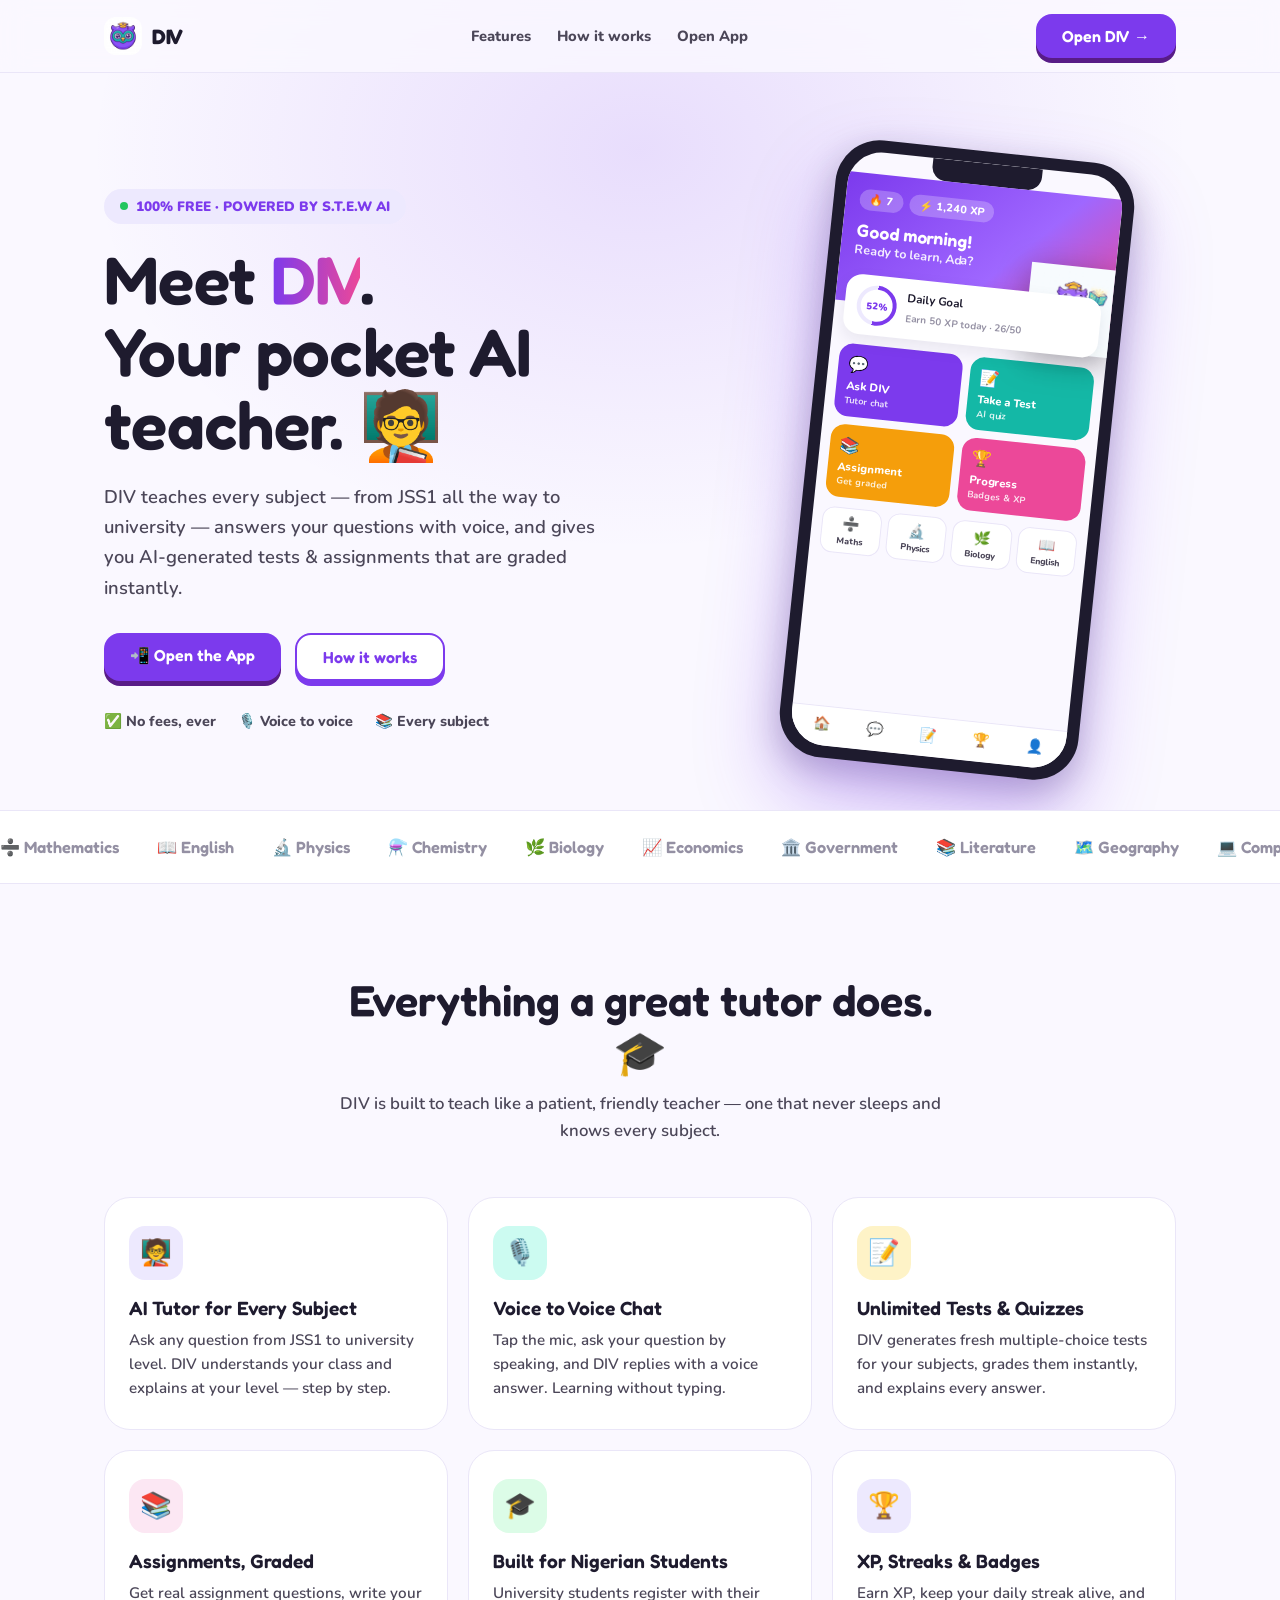
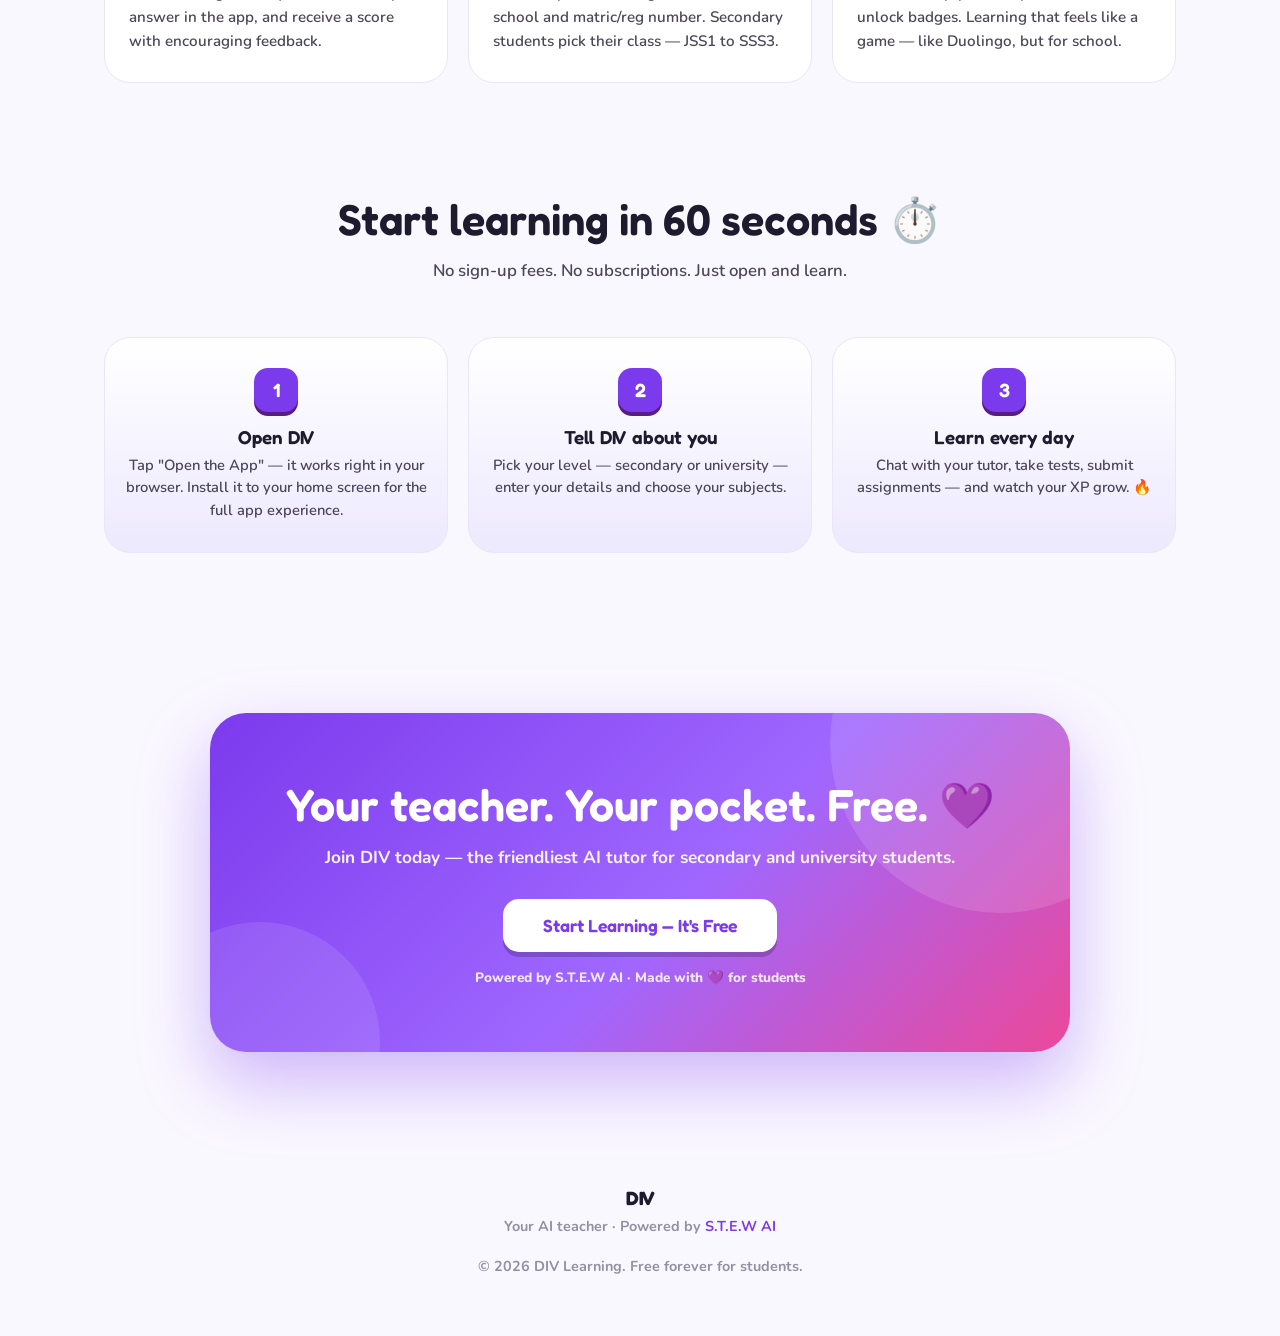
==== index.html @ bdaf1be8 "DIV v1.0 — AI Learning App (PWA) + landing website - AI tutor chat with voice input & voice replies " ====
<!DOCTYPE html>
<html lang="en">
<head>
<meta charset="UTF-8">
<meta name="viewport" content="width=device-width, initial-scale=1.0">
<title>DIV — Your AI Teacher | Learn Everything, Free</title>
<meta name="description" content="DIV is a friendly AI tutor that teaches all subjects from secondary school to university, gives tests & assignments, and talks with you using voice. 100% free.">
<link rel="icon" href="app/icons/icon-192.png">
<link rel="preconnect" href="https://fonts.googleapis.com">
<link href="https://fonts.googleapis.com/css2?family=Fredoka:wght@400;500;600;700&family=Nunito:wght@400;600;700;800;900&display=swap" rel="stylesheet">
<style>
:root {
  --purple:#7C3AED; --purple-dark:#581C87; --purple-light:#EDE9FE;
  --teal:#14B8A6; --yellow:#F59E0B; --pink:#EC4899; --green:#22C55E;
  --ink:#1E1B2E; --soft:#4B4658; --faint:#9490A3; --bg:#FAF8FF;
}
* { margin:0; padding:0; box-sizing:border-box; }
html { scroll-behavior:smooth; }
body { font-family:'Nunito',sans-serif; color:var(--ink); background:var(--bg); overflow-x:hidden; }
h1,h2,h3,.fh { font-family:'Fredoka',sans-serif; }
a { text-decoration:none; color:inherit; }
.wrap { max-width:1120px; margin:0 auto; padding:0 24px; }

/* NAV */
nav { position:fixed; top:0; left:0; right:0; z-index:50; backdrop-filter:blur(14px); background:rgba(250,248,255,.82); border-bottom:1px solid #EAE6F8; }
.nav-in { max-width:1120px; margin:0 auto; display:flex; align-items:center; justify-content:space-between; padding:14px 24px; }
.logo { display:flex; align-items:center; gap:10px; font-family:'Fredoka',sans-serif; font-weight:700; font-size:1.3rem; }
.logo img { width:38px; height:38px; border-radius:12px; }
.nav-links { display:flex; gap:26px; font-weight:800; font-size:.92rem; color:var(--soft); }
.nav-links a:hover { color:var(--purple); }
.btn { display:inline-block; font-family:'Fredoka',sans-serif; font-weight:600; border-radius:16px; padding:12px 26px; font-size:1rem; transition:transform .1s; cursor:pointer; border:none; }
.btn:active { transform:translateY(2px); }
.btn-cta { background:var(--purple); color:#fff; box-shadow:0 5px 0 var(--purple-dark); }
.btn-ghost { background:#fff; color:var(--purple); border:2px solid var(--purple); box-shadow:0 5px 0 var(--purple); }

/* HERO */
.hero { position:relative; padding:150px 0 40px; overflow:hidden; }
.hero::before { content:''; position:absolute; top:-250px; left:50%; transform:translateX(-50%); width:1100px; height:800px; background:radial-gradient(closest-side, rgba(124,58,237,.14), transparent); border-radius:50%; }
.hero-grid { display:grid; grid-template-columns:1.15fr .85fr; gap:40px; align-items:center; position:relative; }
.badge-pill { display:inline-flex; align-items:center; gap:8px; background:var(--purple-light); color:var(--purple); font-weight:900; font-size:.85rem; padding:8px 16px; border-radius:999px; margin-bottom:20px; }
.badge-pill .dot { width:8px; height:8px; border-radius:50%; background:var(--green); animation:blink 1.6s infinite; }
@keyframes blink { 0%,100%{opacity:1;} 50%{opacity:.3;} }
.hero h1 { font-size:clamp(2.5rem, 5.4vw, 4.2rem); font-weight:600; line-height:1.08; letter-spacing:-.01em; margin-bottom:20px; }
.hero h1 em { font-style:normal; background:linear-gradient(90deg,var(--purple),var(--pink)); -webkit-background-clip:text; background-clip:text; -webkit-text-fill-color:transparent; }
.hero p.lead { font-size:1.15rem; color:var(--soft); line-height:1.65; max-width:520px; margin-bottom:30px; font-weight:600; }
.hero-btns { display:flex; gap:14px; flex-wrap:wrap; }
.hero-meta { display:flex; gap:22px; margin-top:30px; flex-wrap:wrap; }
.meta-item { display:flex; gap:9px; align-items:center; font-weight:800; font-size:.9rem; color:var(--soft); }

/* PHONE MOCKUP */
.phone-zone { display:flex; justify-content:center; }
.phone {
  width:300px; height:620px; border-radius:44px; background:#1E1B2E; padding:12px;
  box-shadow:0 40px 80px rgba(124,58,237,.35), 0 12px 32px rgba(30,27,46,.25);
  transform:rotate(6deg); transition:transform .5s;
}
.phone:hover { transform:rotate(0deg) scale(1.02); }
.screen-in { width:100%; height:100%; border-radius:34px; background:var(--bg); overflow:hidden; position:relative; display:flex; flex-direction:column; }
.m-notch { width:110px; height:22px; background:#1E1B2E; border-radius:0 0 14px 14px; margin:0 auto; flex-shrink:0; }
.m-hero { background:linear-gradient(135deg,var(--purple),#9F67FF 60%,var(--pink)); padding:16px 14px 44px; color:#fff; position:relative; }
.m-row { display:flex; gap:6px; margin-bottom:10px; }
.m-chip { background:rgba(255,255,255,.24); border-radius:999px; padding:3px 10px; font-size:.68rem; font-weight:800; }
.m-hero h3 { font-size:1.1rem; font-weight:600; }
.m-hero img.m-mascot { position:absolute; right:-4px; bottom:-30px; width:88px; height:88px; object-fit:contain; filter:drop-shadow(0 8px 16px rgba(0,0,0,.3)); }
.m-goal { background:#fff; margin:-28px 10px 10px; border-radius:16px; padding:10px 12px; display:flex; gap:10px; align-items:center; position:relative; z-index:2; box-shadow:0 6px 16px rgba(30,27,46,.08); }
.m-ring { width:40px; height:40px; border-radius:50%; background:conic-gradient(var(--purple) 190deg, var(--purple-light) 0); display:flex; align-items:center; justify-content:center; font-size:.6rem; font-weight:900; color:var(--purple); position:relative; flex-shrink:0; }
.m-ring::before { content:''; position:absolute; inset:4px; background:#fff; border-radius:50%; }
.m-ring span { position:relative; }
.m-goal b { font-size:.72rem; display:block; }
.m-goal small { font-size:.62rem; color:var(--faint); font-weight:700; }
.m-grid { display:grid; grid-template-columns:1fr 1fr; gap:8px; padding:0 10px; }
.m-card { border-radius:14px; padding:10px; color:#fff; font-size:.7rem; font-weight:800; display:flex; flex-direction:column; gap:1px; }
.m-card i { font-style:normal; font-size:1rem; margin-bottom:2px; }
.m-card small { font-weight:700; opacity:.85; font-size:.58rem; }
.mp { background:var(--purple); } .mt { background:var(--teal); } .my { background:var(--yellow); } .mpk { background:var(--pink); }
.m-subs { display:flex; gap:6px; padding:10px 10px 16px; }
.m-sub { flex:1; background:#fff; border:1.5px solid #EAE6F8; border-radius:12px; padding:6px 2px; text-align:center; font-size:.55rem; font-weight:800; color:var(--soft); }
.m-sub i { font-style:normal; display:block; font-size:.85rem; margin-bottom:1px; }
.m-nav { margin-top:auto; background:#fff; border-top:1px solid #EAE6F8; display:flex; justify-content:space-around; padding:8px 4px 12px; }
.m-nav span { font-size:.85rem; }

/* SOCIAL PROOF */
.marquee { overflow:hidden; padding:26px 0; border-top:1.5px solid #EAE6F8; border-bottom:1.5px solid #EAE6F8; background:#fff; }
.marquee-track { display:flex; gap:38px; width:max-content; animation:scroll 24s linear infinite; }
@keyframes scroll { to { transform:translateX(-50%); } }
.marquee-track span { font-family:'Fredoka',sans-serif; font-weight:600; color:var(--faint); font-size:1.02rem; white-space:nowrap; }

/* FEATURES */
.features { padding:90px 0 40px; }
.sec-head { text-align:center; max-width:640px; margin:0 auto 52px; }
.sec-head h2 { font-size:clamp(1.9rem, 3.6vw, 2.7rem); font-weight:600; margin-bottom:12px; }
.sec-head p { color:var(--soft); font-size:1.05rem; line-height:1.6; font-weight:600; }
.feat-grid { display:grid; grid-template-columns:repeat(3,1fr); gap:20px; }
.feat { background:#fff; border:1.5px solid #EAE6F8; border-radius:26px; padding:28px 24px; transition:transform .2s, box-shadow .2s; }
.feat:hover { transform:translateY(-6px); box-shadow:0 20px 40px rgba(124,58,237,.12); }
.feat .fi { width:54px; height:54px; border-radius:16px; display:flex; align-items:center; justify-content:center; font-size:1.6rem; margin-bottom:16px; }
.feat h3 { font-weight:600; font-size:1.2rem; margin-bottom:8px; }
.feat p { color:var(--soft); font-size:.95rem; line-height:1.6; font-weight:600; }
.f1 .fi { background:var(--purple-light); } .f2 .fi { background:#CCFBF1; } .f3 .fi { background:#FEF3C7; }
.f4 .fi { background:#FCE7F3; } .f5 .fi { background:#DCFCE7; } .f6 .fi { background:var(--purple-light); }

/* HOW */
.how { padding:70px 0; }
.steps { display:grid; grid-template-columns:repeat(3,1fr); gap:20px; }
.step { text-align:center; padding:30px 20px; border-radius:26px; background:linear-gradient(180deg,#fff, var(--purple-light)); border:1.5px solid #EAE6F8; }
.step .num { width:44px; height:44px; margin:0 auto 14px; border-radius:14px; background:var(--purple); color:#fff; font-family:'Fredoka',sans-serif; font-weight:600; font-size:1.2rem; display:flex; align-items:center; justify-content:center; box-shadow:0 4px 0 var(--purple-dark); }
.step h3 { font-weight:600; margin-bottom:6px; }
.step p { color:var(--soft); font-size:.92rem; font-weight:600; line-height:1.55; }

/* CTA */
.cta { padding:90px 24px; }
.cta-box { max-width:860px; margin:0 auto; background:linear-gradient(135deg,var(--purple),#9F67FF 55%,var(--pink)); border-radius:36px; padding:64px 40px; text-align:center; color:#fff; position:relative; overflow:hidden; box-shadow:0 30px 70px rgba(124,58,237,.35); }
.cta-box::before { content:''; position:absolute; width:340px; height:340px; background:rgba(255,255,255,.12); border-radius:50%; top:-140px; right:-100px; }
.cta-box::after { content:''; position:absolute; width:240px; height:240px; background:rgba(255,255,255,.10); border-radius:50%; bottom:-110px; left:-70px; }
.cta-box h2 { font-size:clamp(1.9rem,4vw,2.8rem); font-weight:600; margin-bottom:14px; position:relative; z-index:1; }
.cta-box p { font-size:1.08rem; opacity:.92; margin-bottom:30px; font-weight:700; position:relative; z-index:1; }
.cta-box .btn-cta { background:#fff; color:var(--purple); box-shadow:0 5px 0 rgba(0,0,0,.2); font-size:1.1rem; padding:16px 40px; position:relative; z-index:1; }
.free-note { display:inline-block; margin-top:16px; font-size:.85rem; font-weight:800; opacity:.85; position:relative; z-index:1; }

footer { padding:44px 0 60px; text-align:center; color:var(--faint); font-weight:700; font-size:.9rem; }
footer a { color:var(--purple); }
footer .f-logo { font-family:'Fredoka',sans-serif; font-weight:700; font-size:1.2rem; color:var(--ink); display:block; margin-bottom:6px; }

@media (max-width:880px) {
  .hero-grid { grid-template-columns:1fr; text-align:center; }
  .hero p.lead { margin:0 auto 30px; }
  .hero-meta { justify-content:center; }
  .phone { transform:none; margin:20px auto 0; }
  .feat-grid, .steps { grid-template-columns:1fr; }
  .nav-links { display:none; }
}
</style>
</head>
<body>

<nav>
  <div class="nav-in">
    <a class="logo" href="#"><img src="app/icons/icon-192.png" alt="DIV"> DIV</a>
    <div class="nav-links">
      <a href="#features">Features</a>
      <a href="#how">How it works</a>
      <a href="app/">Open App</a>
    </div>
    <a href="app/" class="btn btn-cta">Open DIV →</a>
  </div>
</nav>

<header class="hero">
  <div class="wrap hero-grid">
    <div>
      <div class="badge-pill"><span class="dot"></span> 100% FREE · POWERED BY S.T.E.W AI</div>
      <h1>Meet <em>DIV</em>.<br>Your pocket AI teacher. 🧑‍🏫</h1>
      <p class="lead">DIV teaches every subject — from JSS1 all the way to university — answers your questions with voice, and gives you AI-generated tests &amp; assignments that are graded instantly.</p>
      <div class="hero-btns">
        <a href="app/" class="btn btn-cta">📲 Open the App</a>
        <a href="#how" class="btn btn-ghost">How it works</a>
      </div>
      <div class="hero-meta">
        <div class="meta-item">✅ No fees, ever</div>
        <div class="meta-item">🎙️ Voice to voice</div>
        <div class="meta-item">📚 Every subject</div>
      </div>
    </div>
    <div class="phone-zone">
      <div class="phone">
        <div class="screen-in">
          <div class="m-notch"></div>
          <div class="m-hero">
            <div class="m-row"><span class="m-chip">🔥 7</span><span class="m-chip">⚡ 1,240 XP</span></div>
            <h3 class="fh">Good morning!</h3>
            <div style="font-size:.78rem;opacity:.9;font-weight:700">Ready to learn, Ada?</div>
            <img class="m-mascot" src="app/img/mascot.png" alt="DIV mascot">
          </div>
          <div class="m-goal">
            <div class="m-ring"><span>52%</span></div>
            <div><b>Daily Goal</b><small>Earn 50 XP today · 26/50</small></div>
          </div>
          <div class="m-grid">
            <div class="m-card mp"><i>💬</i>Ask DIV<small>Tutor chat</small></div>
            <div class="m-card mt"><i>📝</i>Take a Test<small>AI quiz</small></div>
            <div class="m-card my"><i>📚</i>Assignment<small>Get graded</small></div>
            <div class="m-card mpk"><i>🏆</i>Progress<small>Badges &amp; XP</small></div>
          </div>
          <div class="m-subs">
            <div class="m-sub"><i>➗</i>Maths</div>
            <div class="m-sub"><i>🔬</i>Physics</div>
            <div class="m-sub"><i>🌿</i>Biology</div>
            <div class="m-sub"><i>📖</i>English</div>
          </div>
          <div class="m-nav"><span>🏠</span><span>💬</span><span>📝</span><span>🏆</span><span>👤</span></div>
        </div>
      </div>
    </div>
  </div>
</header>

<div class="marquee">
  <div class="marquee-track">
    <span>➗ Mathematics</span><span>📖 English</span><span>🔬 Physics</span><span>⚗️ Chemistry</span><span>🌿 Biology</span><span>📈 Economics</span><span>🏛️ Government</span><span>📚 Literature</span><span>🗺️ Geography</span><span>💻 Computer Science</span><span>🧾 Accounting</span><span>📐 Further Maths</span>
    <span>➗ Mathematics</span><span>📖 English</span><span>🔬 Physics</span><span>⚗️ Chemistry</span><span>🌿 Biology</span><span>📈 Economics</span><span>🏛️ Government</span><span>📚 Literature</span><span>🗺️ Geography</span><span>💻 Computer Science</span><span>🧾 Accounting</span><span>📐 Further Maths</span>
  </div>
</div>

<section class="features" id="features">
  <div class="wrap">
    <div class="sec-head">
      <h2>Everything a great tutor does. 🎓</h2>
      <p>DIV is built to teach like a patient, friendly teacher — one that never sleeps and knows every subject.</p>
    </div>
    <div class="feat-grid">
      <div class="feat f1">
        <div class="fi">🧑‍🏫</div>
        <h3>AI Tutor for Every Subject</h3>
        <p>Ask any question from JSS1 to university level. DIV understands your class and explains at your level — step by step.</p>
      </div>
      <div class="feat f2">
        <div class="fi">🎙️</div>
        <h3>Voice to Voice Chat</h3>
        <p>Tap the mic, ask your question by speaking, and DIV replies with a voice answer. Learning without typing.</p>
      </div>
      <div class="feat f3">
        <div class="fi">📝</div>
        <h3>Unlimited Tests &amp; Quizzes</h3>
        <p>DIV generates fresh multiple-choice tests for your subjects, grades them instantly, and explains every answer.</p>
      </div>
      <div class="feat f4">
        <div class="fi">📚</div>
        <h3>Assignments, Graded</h3>
        <p>Get real assignment questions, write your answer in the app, and receive a score with encouraging feedback.</p>
      </div>
      <div class="feat f5">
        <div class="fi">🎓</div>
        <h3>Built for Nigerian Students</h3>
        <p>University students register with their school and matric/reg number. Secondary students pick their class — JSS1 to SSS3.</p>
      </div>
      <div class="feat f6">
        <div class="fi">🏆</div>
        <h3>XP, Streaks &amp; Badges</h3>
        <p>Earn XP, keep your daily streak alive, and unlock badges. Learning that feels like a game — like Duolingo, but for school.</p>
      </div>
    </div>
  </div>
</section>

<section class="how" id="how">
  <div class="wrap">
    <div class="sec-head">
      <h2>Start learning in 60 seconds ⏱️</h2>
      <p>No sign-up fees. No subscriptions. Just open and learn.</p>
    </div>
    <div class="steps">
      <div class="step"><div class="num">1</div><h3>Open DIV</h3><p>Tap "Open the App" — it works right in your browser. Install it to your home screen for the full app experience.</p></div>
      <div class="step"><div class="num">2</div><h3>Tell DIV about you</h3><p>Pick your level — secondary or university — enter your details and choose your subjects.</p></div>
      <div class="step"><div class="num">3</div><h3>Learn every day</h3><p>Chat with your tutor, take tests, submit assignments — and watch your XP grow. 🔥</p></div>
    </div>
  </div>
</section>

<section class="cta">
  <div class="cta-box">
    <h2>Your teacher. Your pocket. Free. 💜</h2>
    <p>Join DIV today — the friendliest AI tutor for secondary and university students.</p>
    <a href="app/" class="btn btn-cta">Start Learning — It's Free</a>
    <br><span class="free-note">Powered by S.T.E.W AI · Made with 💜 for students</span>
  </div>
</section>

<footer>
  <span class="f-logo">DIV</span>
  Your AI teacher · Powered by <a href="https://stew-agent.onrender.com/">S.T.E.W AI</a><br><br>
  © 2026 DIV Learning. Free forever for students.
</footer>

</body>
</html>
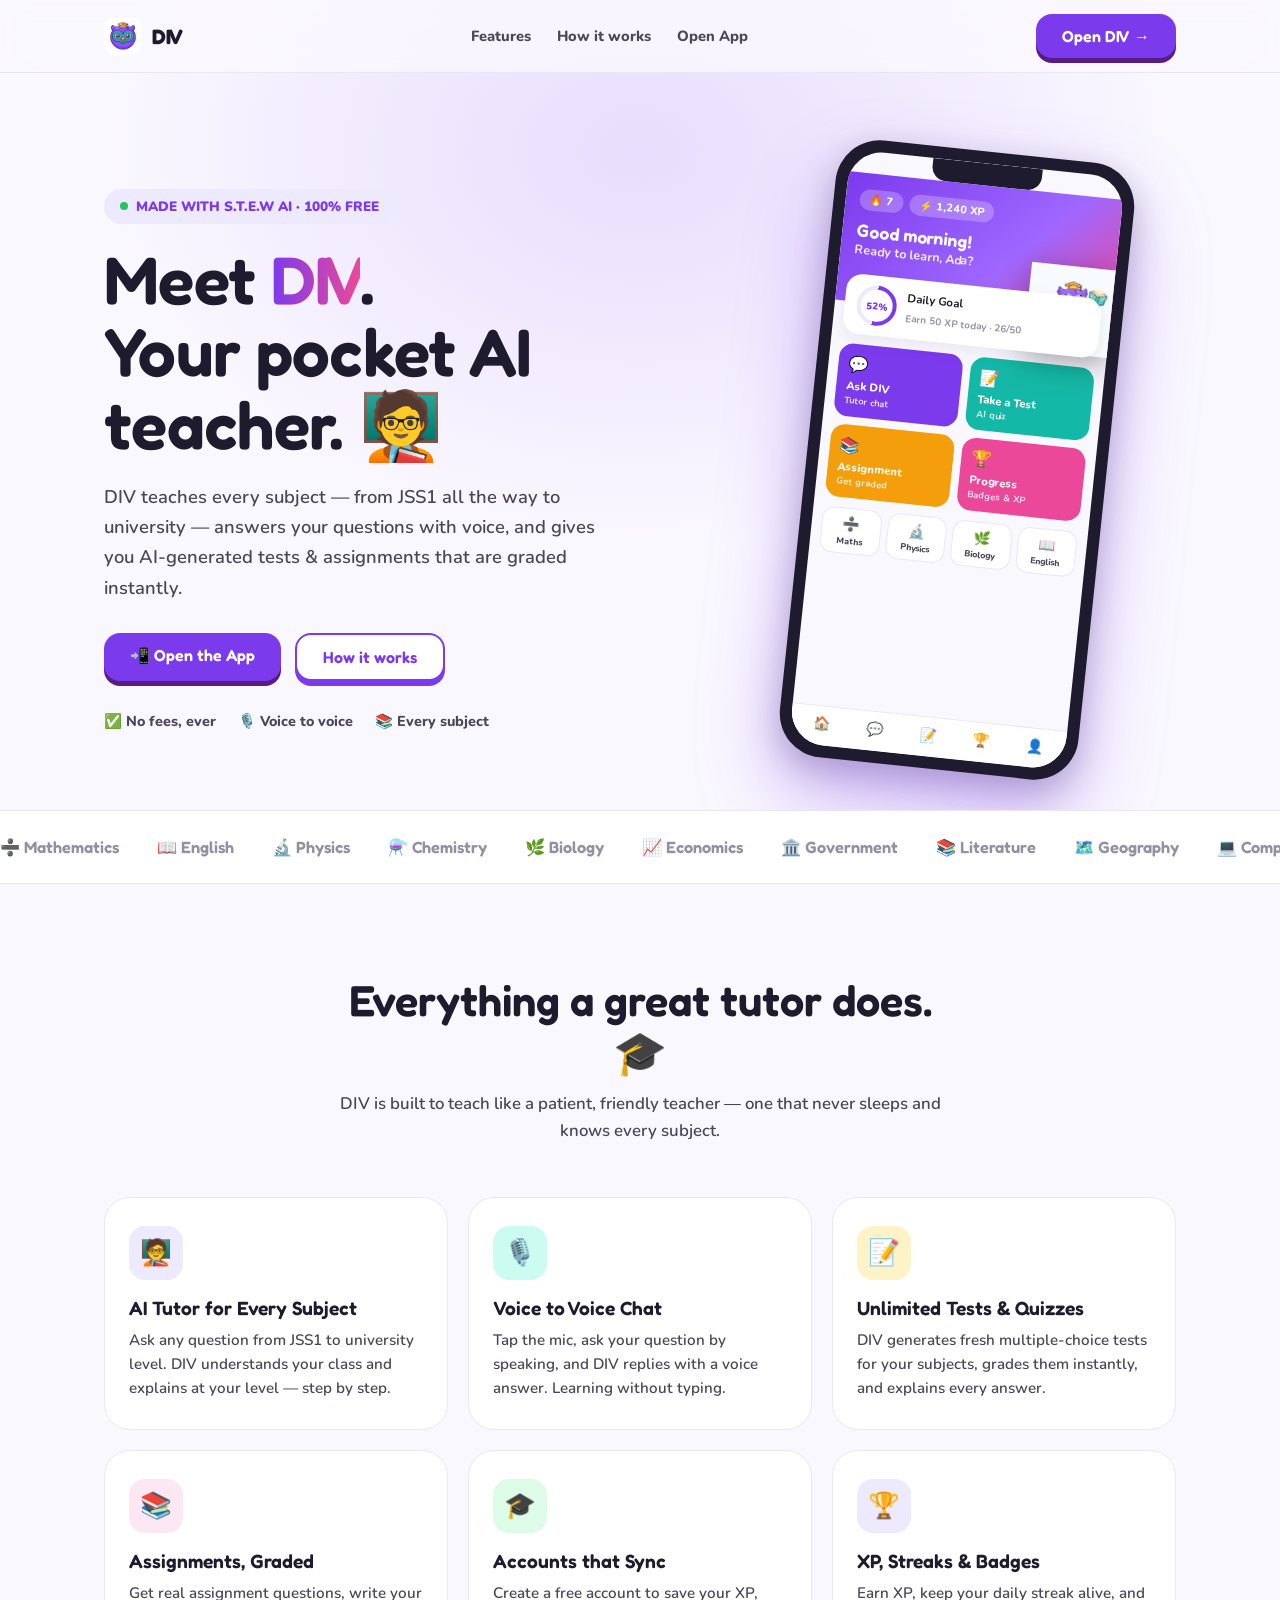
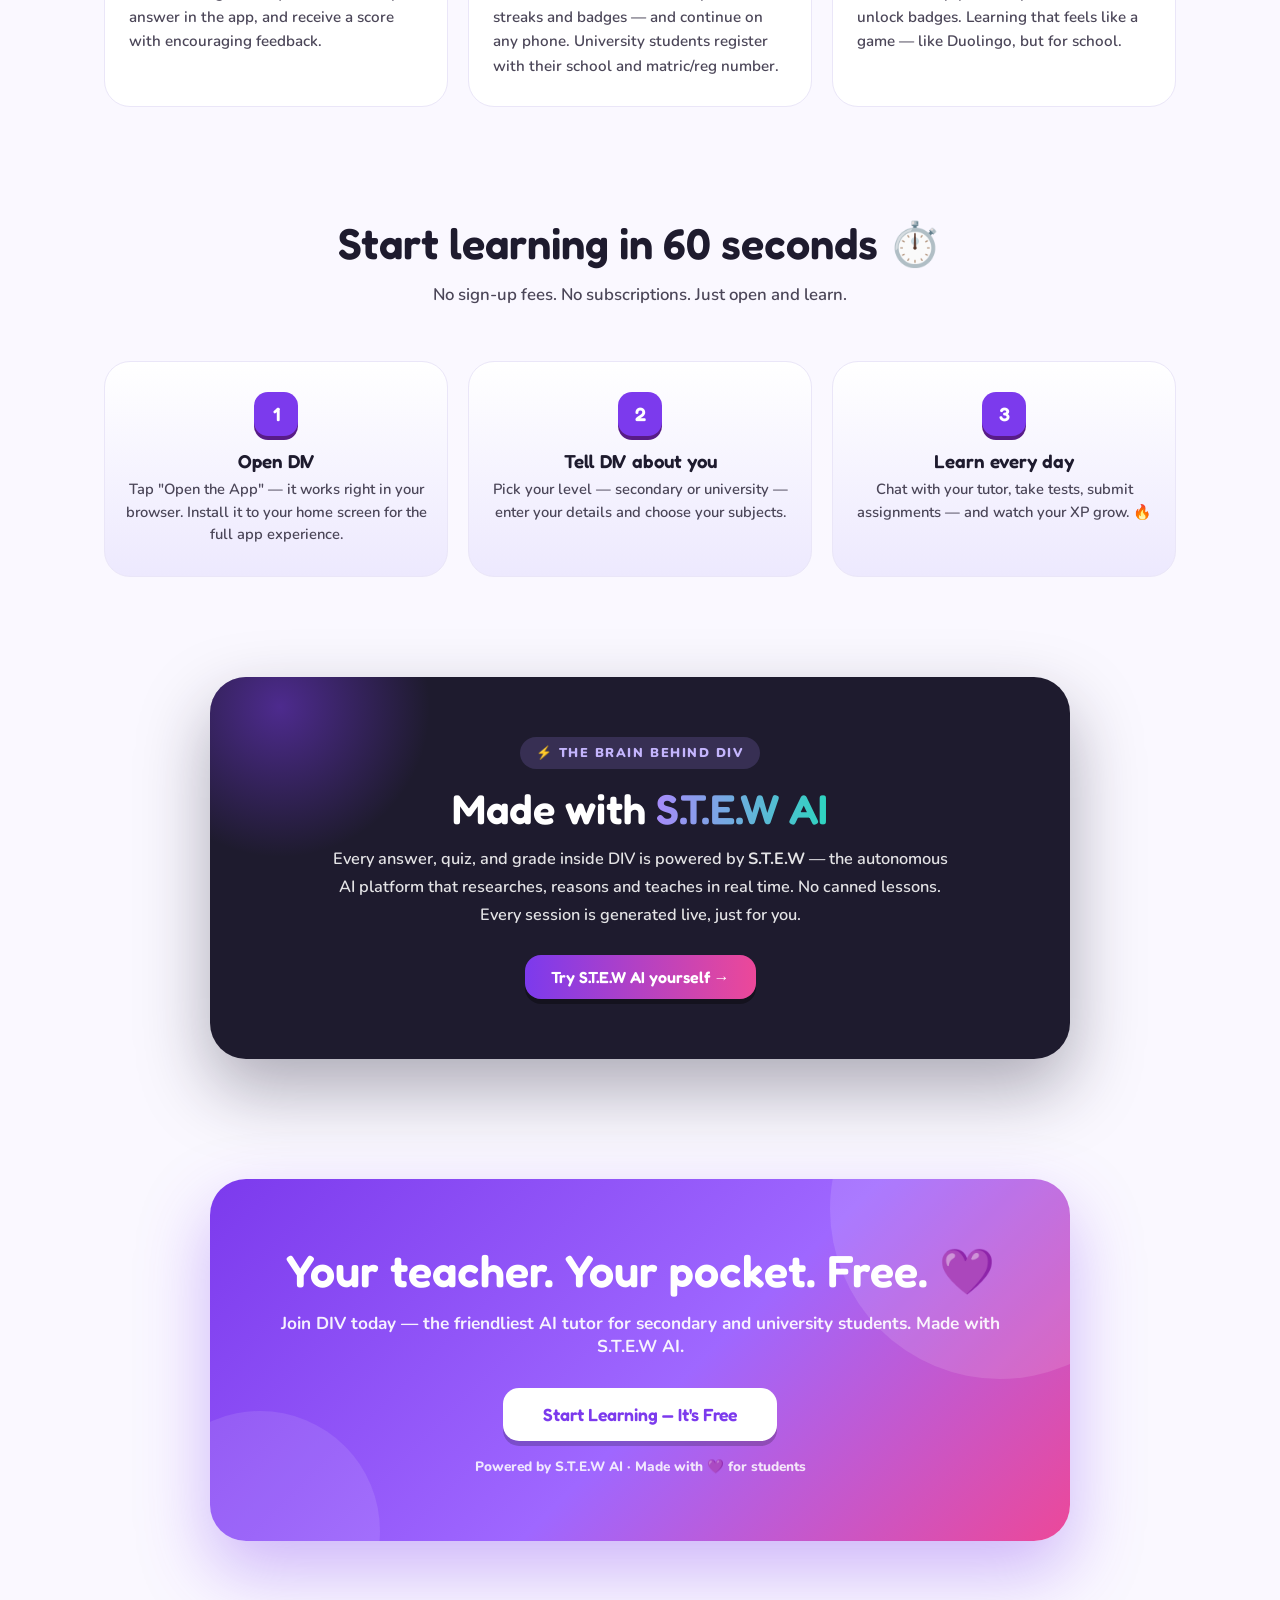
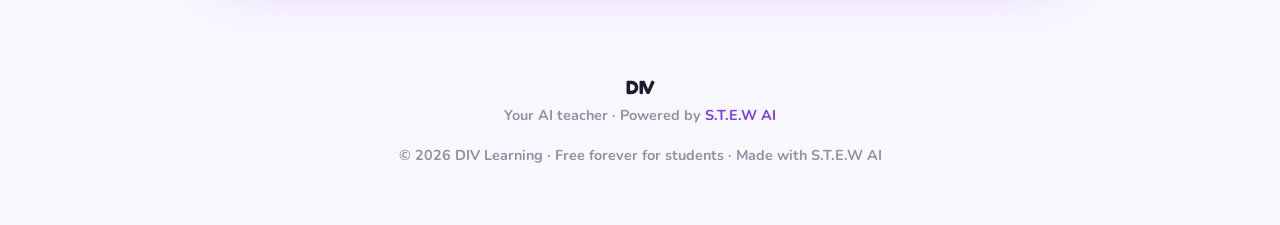
==== commit 784a31af: "DIV v2.0 — natural voice picker, 50+ university subjects, Firebase signup/login + sync, S.T.E.W AI b" ====
--- a/index.html
+++ b/index.html
@@ -148,7 +148,7 @@
 <header class="hero">
   <div class="wrap hero-grid">
     <div>
-      <div class="badge-pill"><span class="dot"></span> 100% FREE · POWERED BY S.T.E.W AI</div>
+      <div class="badge-pill"><span class="dot"></span> MADE WITH S.T.E.W AI · 100% FREE</div>
       <h1>Meet <em>DIV</em>.<br>Your pocket AI teacher. 🧑‍🏫</h1>
       <p class="lead">DIV teaches every subject — from JSS1 all the way to university — answers your questions with voice, and gives you AI-generated tests &amp; assignments that are graded instantly.</p>
       <div class="hero-btns">
@@ -230,8 +230,8 @@
       </div>
       <div class="feat f5">
         <div class="fi">🎓</div>
-        <h3>Built for Nigerian Students</h3>
-        <p>University students register with their school and matric/reg number. Secondary students pick their class — JSS1 to SSS3.</p>
+        <h3>Accounts that Sync</h3>
+        <p>Create a free account to save your XP, streaks and badges — and continue on any phone. University students register with their school and matric/reg number.</p>
       </div>
       <div class="feat f6">
         <div class="fi">🏆</div>
@@ -256,10 +256,33 @@
   </div>
 </section>
 
+
+<section class="stew-sec" id="stew">
+  <div class="wrap">
+    <div class="stew-card">
+      <div class="stew-badge">⚡ THE BRAIN BEHIND DIV</div>
+      <h2>Made with <span class="stew-hl">S.T.E.W AI</span></h2>
+      <p>Every answer, quiz, and grade inside DIV is powered by <b>S.T.E.W</b> — the autonomous AI platform that researches, reasons and teaches in real time. No canned lessons. Every session is generated live, just for you.</p>
+      <a href="https://stew-agent.onrender.com/" class="btn btn-stew">Try S.T.E.W AI yourself →</a>
+    </div>
+  </div>
+</section>
+
+<style>
+.stew-sec { padding: 30px 0; }
+.stew-card { max-width:860px; margin:0 auto; text-align:center; background:#1E1B2E; border-radius:36px; padding:60px 32px; color:#fff; position:relative; overflow:hidden; box-shadow:0 30px 70px rgba(30,27,46,.35); }
+.stew-card::before { content:''; position:absolute; width:300px; height:300px; background:radial-gradient(closest-side, rgba(124,58,237,.5), transparent); border-radius:50%; top:-120px; left:-80px; }
+.stew-card h2 { font-family:'Fredoka',sans-serif; font-size:clamp(1.9rem,4vw,2.6rem); font-weight:600; margin:14px 0 12px; position:relative; z-index:1; }
+.stew-hl { background:linear-gradient(90deg,#A78BFA,#2DD4BF); -webkit-background-clip:text; background-clip:text; -webkit-text-fill-color:transparent; }
+.stew-badge { display:inline-block; background:rgba(167,139,250,.18); color:#C4B5FD; font-size:.8rem; font-weight:900; letter-spacing:.12em; padding:7px 16px; border-radius:999px; position:relative; z-index:1; }
+.stew-card p { font-size:1.02rem; opacity:.88; line-height:1.7; max-width:620px; margin:0 auto 26px; font-weight:600; position:relative; z-index:1; }
+.btn-stew { background:linear-gradient(90deg,var(--purple),var(--pink)); color:#fff; box-shadow:0 5px 0 rgba(0,0,0,.35); position:relative; z-index:1; }
+</style>
+
 <section class="cta">
   <div class="cta-box">
     <h2>Your teacher. Your pocket. Free. 💜</h2>
-    <p>Join DIV today — the friendliest AI tutor for secondary and university students.</p>
+    <p>Join DIV today — the friendliest AI tutor for secondary and university students. Made with S.T.E.W AI.</p>
     <a href="app/" class="btn btn-cta">Start Learning — It's Free</a>
     <br><span class="free-note">Powered by S.T.E.W AI · Made with 💜 for students</span>
   </div>
@@ -268,7 +291,7 @@
 <footer>
   <span class="f-logo">DIV</span>
   Your AI teacher · Powered by <a href="https://stew-agent.onrender.com/">S.T.E.W AI</a><br><br>
-  © 2026 DIV Learning. Free forever for students.
+  © 2026 DIV Learning · Free forever for students · Made with S.T.E.W AI
 </footer>
 
 </body>
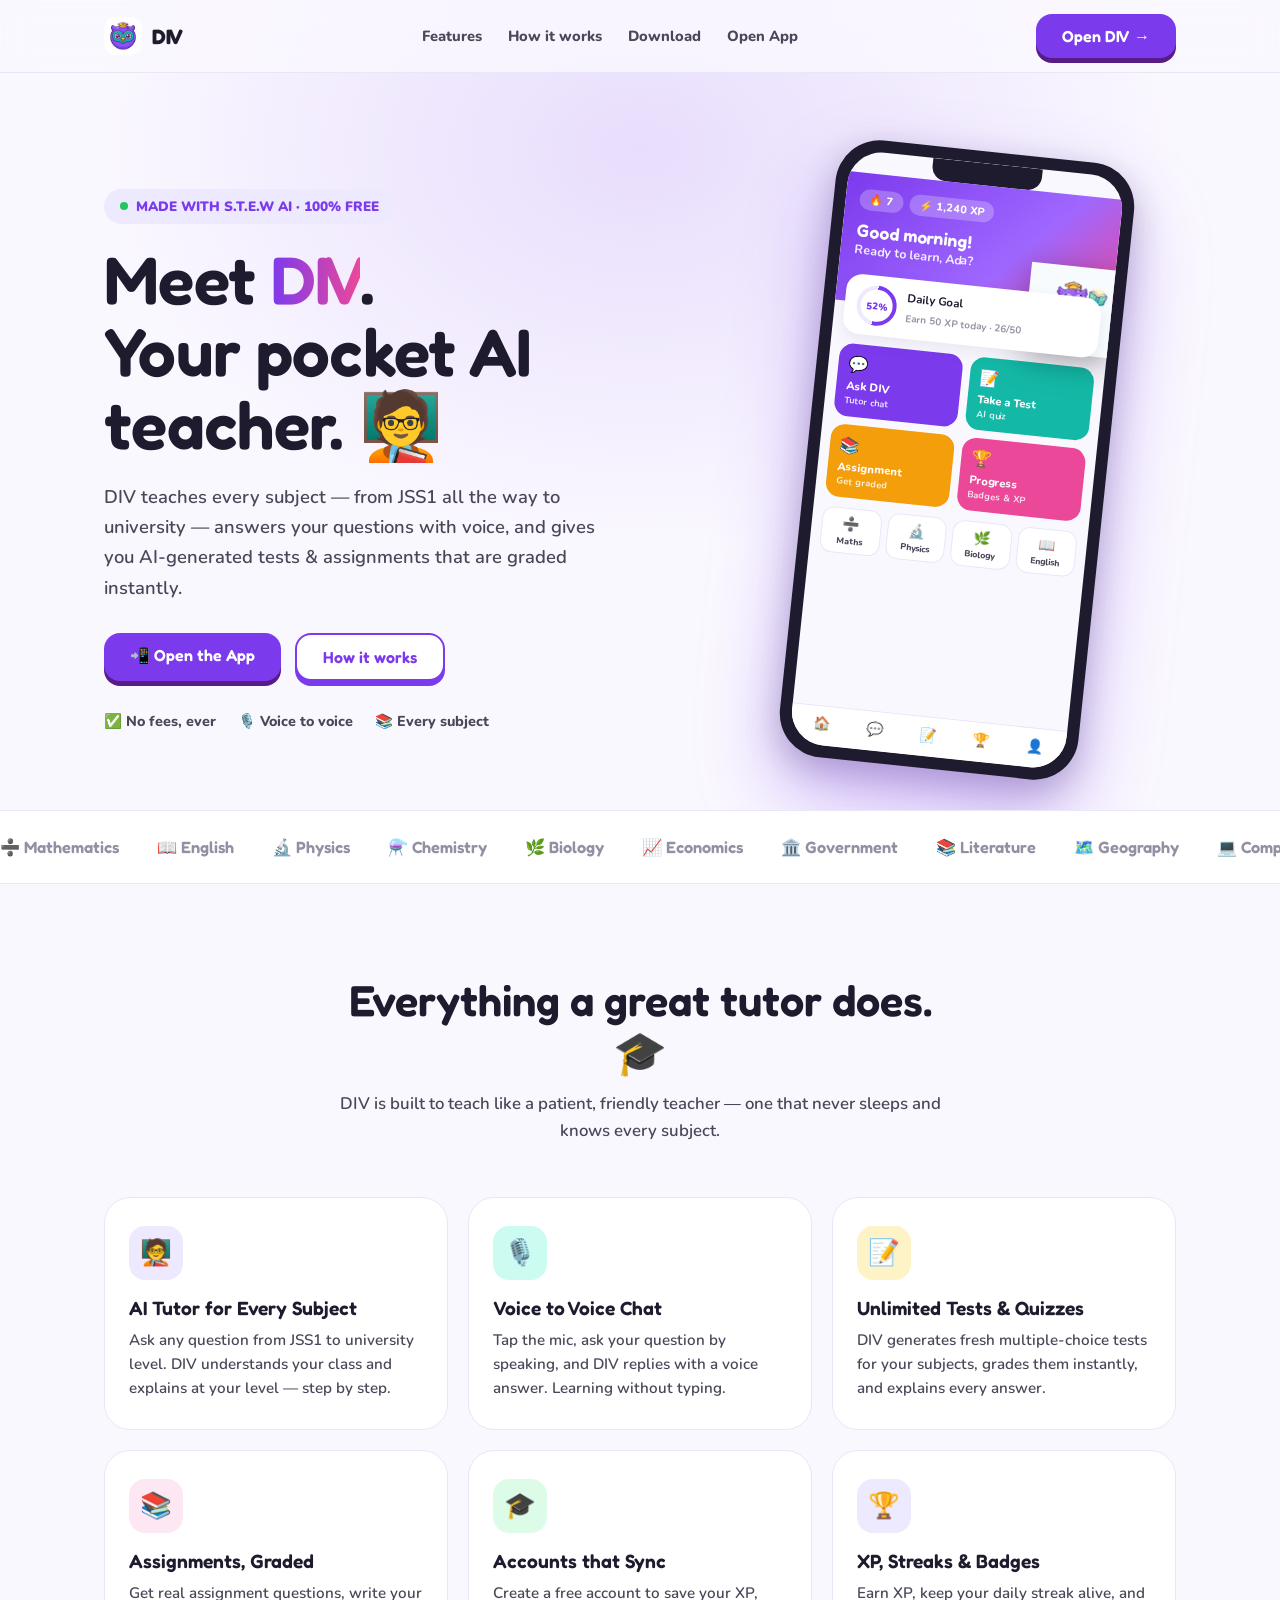
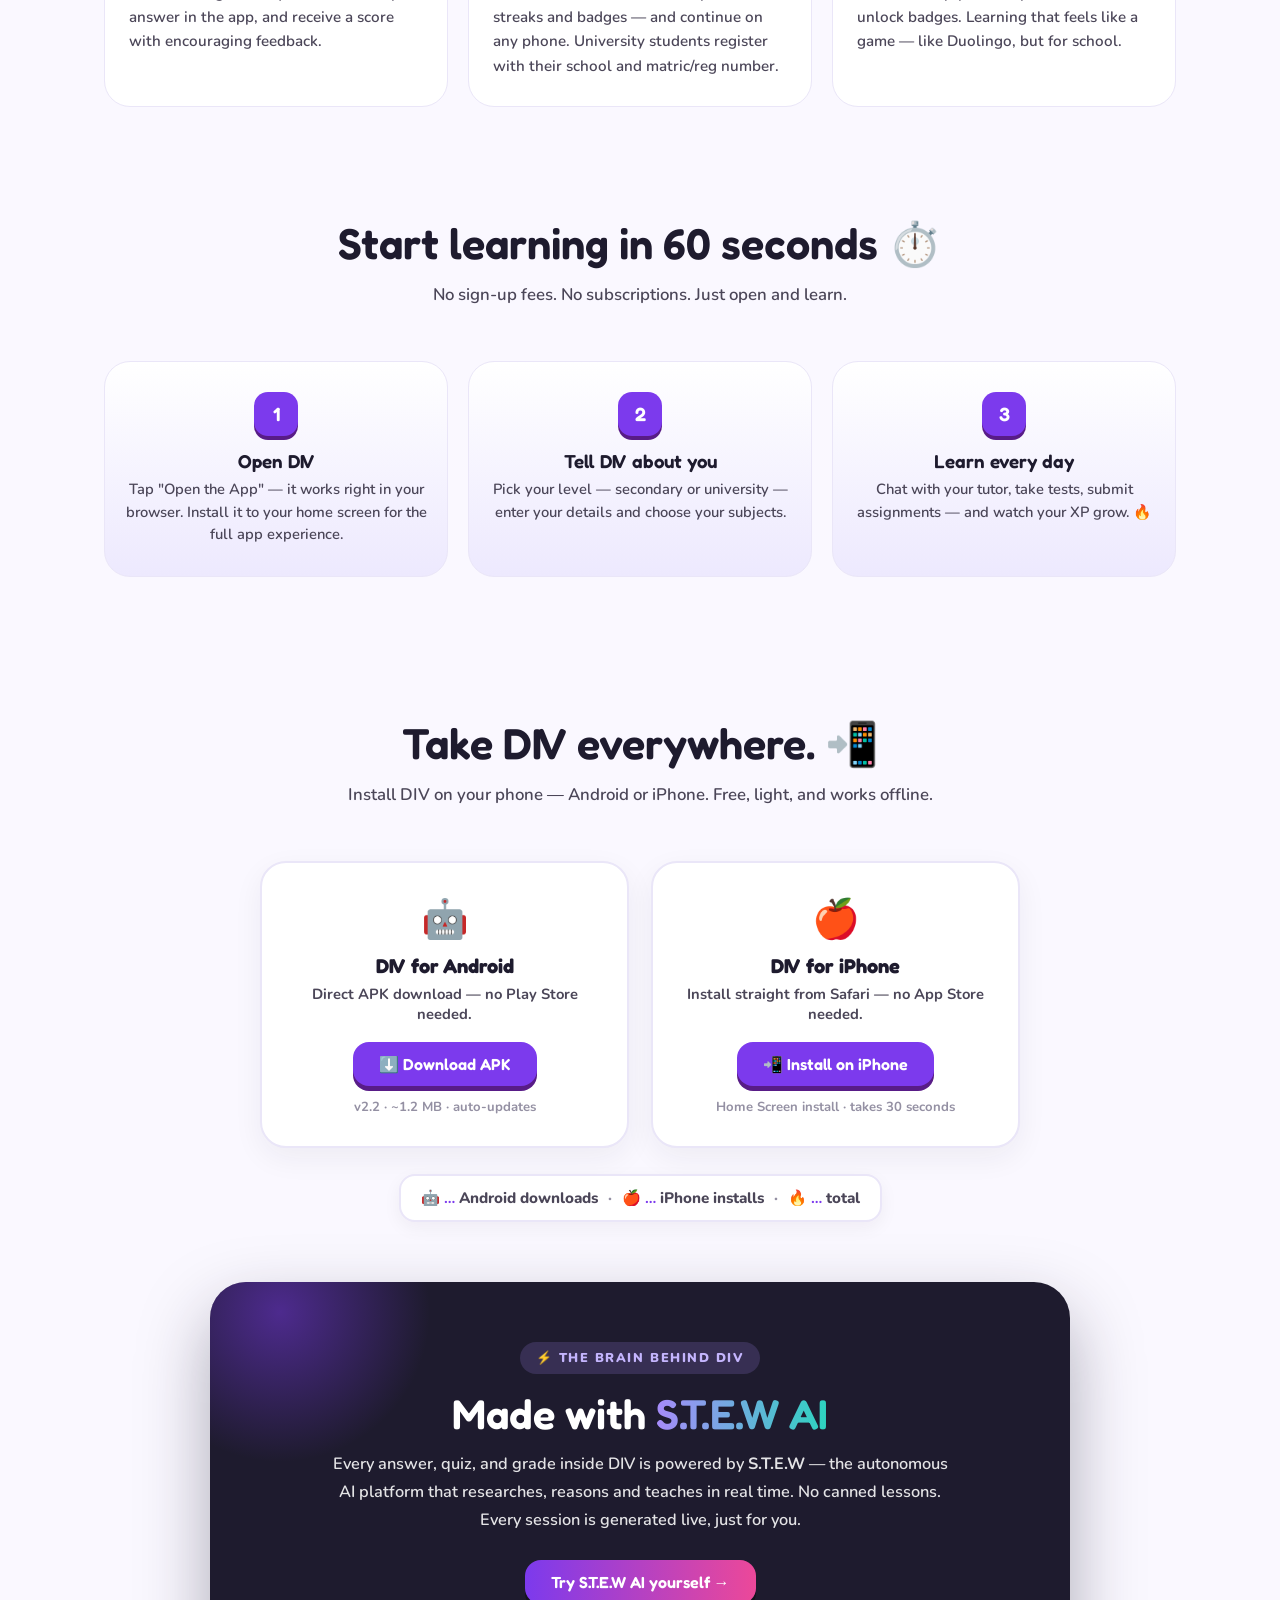
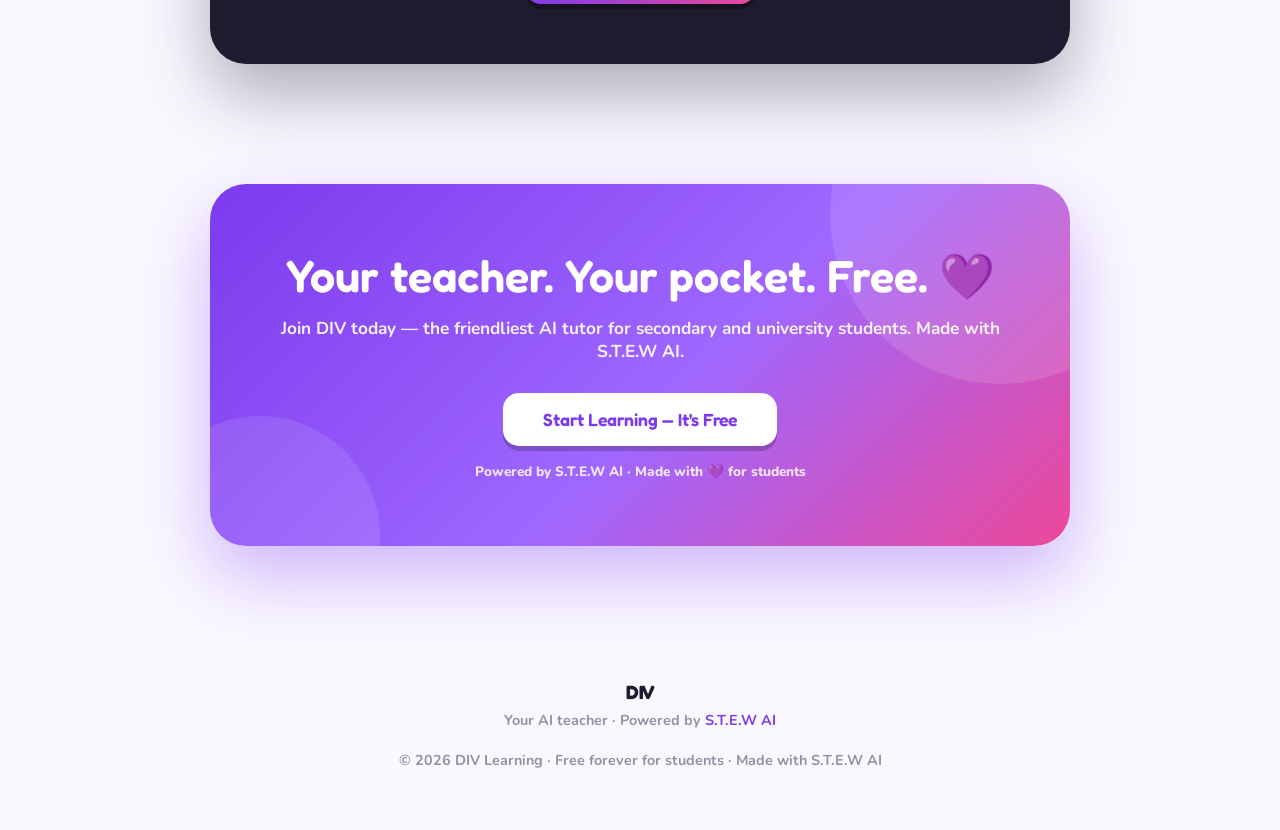
==== commit 5645c25d: "Landing page: Download section (Android APK + iPhone install) with live download counters" ====
--- a/index.html
+++ b/index.html
@@ -129,6 +129,19 @@
   .feat-grid, .steps { grid-template-columns:1fr; }
   .nav-links { display:none; }
 }
+
+/* ============ GET THE APP ============ */
+.getapp { padding:70px 0 30px; }
+.dl-grid { display:grid; grid-template-columns:repeat(auto-fit,minmax(260px,1fr)); gap:22px; max-width:760px; margin:0 auto; }
+.dl-card { background:#fff; border:2px solid #EAE6F8; border-radius:26px; padding:30px 26px; text-align:center; box-shadow:0 10px 30px rgba(30,27,46,.06); }
+.dl-icon { font-size:2.4rem; margin-bottom:8px; }
+.dl-card h3 { font-size:1.25rem; margin-bottom:6px; }
+.dl-note { font-size:.92rem; color:var(--soft); font-weight:700; margin-bottom:18px; }
+.dl-meta { font-size:.82rem; color:var(--faint); font-weight:700; margin-top:12px; }
+.dl-counter-wrap { text-align:center; margin-top:26px; }
+.dl-counter { display:inline-block; background:#fff; border:2px solid #EAE6F8; border-radius:16px; padding:12px 20px; font-weight:800; color:var(--soft); font-size:.95rem; box-shadow:0 6px 18px rgba(30,27,46,.05); }
+.dl-counter b { color:var(--purple); }
+.dc-sep { color:var(--faint); margin:0 6px; }
 </style>
 </head>
 <body>
@@ -139,6 +152,7 @@
     <div class="nav-links">
       <a href="#features">Features</a>
       <a href="#how">How it works</a>
+      <a href="#download">Download</a>
       <a href="app/">Open App</a>
     </div>
     <a href="app/" class="btn btn-cta">Open DIV →</a>
@@ -257,6 +271,43 @@
 </section>
 
 
+
+<!-- ============ GET THE APP ============ -->
+<section class="getapp" id="download">
+  <div class="wrap">
+    <div class="sec-head">
+      <h2>Take DIV everywhere. 📲</h2>
+      <p>Install DIV on your phone — Android or iPhone. Free, light, and works offline.</p>
+    </div>
+    <div class="dl-grid">
+      <div class="dl-card">
+        <div class="dl-icon">🤖</div>
+        <h3>DIV for Android</h3>
+        <p class="dl-note">Direct APK download — no Play Store needed.</p>
+        <a id="dl-android" href="https://github.com/emmanuelerogian723-alt/div-app/releases/download/v2.2/DIV-v2.2.apk" class="btn btn-cta">⬇️ Download APK</a>
+        <div class="dl-meta">v2.2 · ~1.2 MB · auto-updates</div>
+      </div>
+      <div class="dl-card">
+        <div class="dl-icon">🍎</div>
+        <h3>DIV for iPhone</h3>
+        <p class="dl-note">Install straight from Safari — no App Store needed.</p>
+        <a id="dl-ios" href="app/?ios=1" class="btn btn-cta">📲 Install on iPhone</a>
+        <div class="dl-meta">Home Screen install · takes 30 seconds</div>
+      </div>
+    </div>
+    <div class="dl-counter-wrap">
+      <div class="dl-counter">
+        <span class="dc-item">🤖 <b id="count-apk">…</b> Android downloads</span>
+        <span class="dc-sep">·</span>
+        <span class="dc-item">🍎 <b id="count-ios">…</b> iPhone installs</span>
+        <span class="dc-sep">·</span>
+        <span class="dc-item">🔥 <b id="count-total">…</b> total</span>
+      </div>
+    </div>
+  </div>
+</section>
+
+
 <section class="stew-sec" id="stew">
   <div class="wrap">
     <div class="stew-card">
@@ -294,5 +345,41 @@
   © 2026 DIV Learning · Free forever for students · Made with S.T.E.W AI
 </footer>
 
+
+<script>
+(function(){
+  var FN = "https://solas-913e5e4f.base44.app/functions/divDownloadCounter";
+  function track(t){ try { fetch(FN, {method:"POST", headers:{"Content-Type":"application/json"}, body:JSON.stringify({action:"track", type:t})}); } catch(e){} }
+
+  var aBtn = document.getElementById("dl-android");
+  if (aBtn) aBtn.addEventListener("click", function(){ track("apk"); });
+  var iBtn = document.getElementById("dl-ios");
+  if (iBtn) iBtn.addEventListener("click", function(){ track("ios"); });
+
+  var apkN = null, iosN = null, totalEl = document.getElementById("count-total");
+  function paint(){
+    if (apkN === null || iosN === null) return;
+    document.getElementById("count-apk").textContent = apkN.toLocaleString();
+    document.getElementById("count-ios").textContent = iosN.toLocaleString();
+    if (totalEl) totalEl.textContent = (apkN + iosN).toLocaleString();
+  }
+  // iPhone installs (tracked) — also a fallback for Android if GitHub is unreachable
+  fetch(FN, {method:"POST", headers:{"Content-Type":"application/json"}, body:JSON.stringify({action:"stats"})})
+    .then(function(r){ return r.json(); })
+    .then(function(d){
+      iosN = (d.stats && d.stats.ios) || 0;
+      if (apkN === null) apkN = (d.stats && d.stats.apk) || 0;
+      paint();
+    }).catch(function(){});
+  // Real APK download counts straight from GitHub releases
+  fetch("https://api.github.com/repos/emmanuelerogian723-alt/div-app/releases")
+    .then(function(r){ return r.json(); })
+    .then(function(rel){
+      var n = 0;
+      (rel || []).forEach(function(x){ (x.assets || []).forEach(function(s){ if (s.name && s.name.slice(-4) === ".apk") n += s.download_count || 0; }); });
+      apkN = n; paint();
+    }).catch(function(){});
+})();
+</script>
 </body>
 </html>
